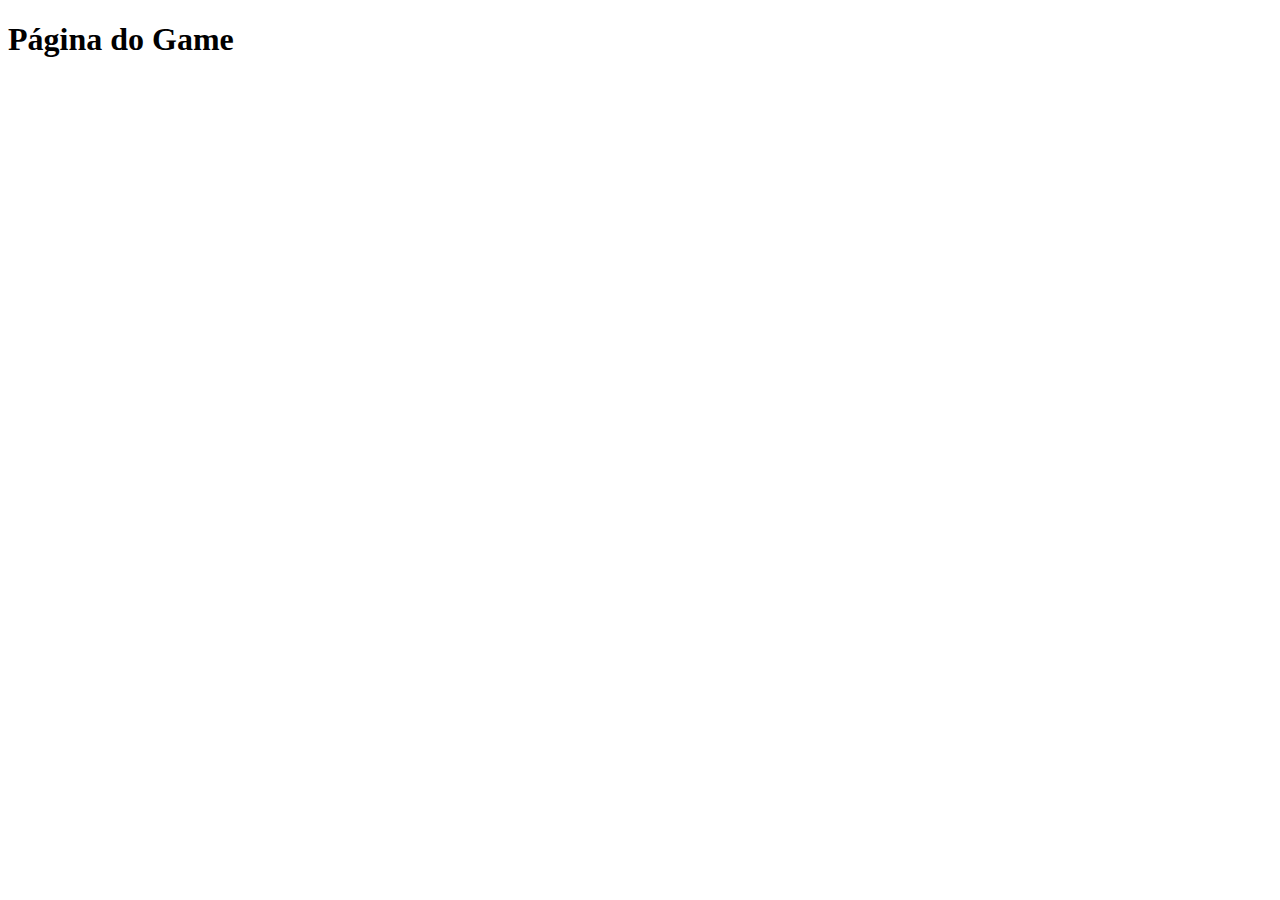
==== pages/game.html @ 1829b9ce "Finishing login screen with JavaScript" ====
<!DOCTYPE html>
<html lang="pt-br">
<head>
    <meta charset="UTF-8">
    <meta name="viewport" content="width=device-width, initial-scale=1.0">
    <title>Jogo da Memória</title>
</head>
<body>
    <h1>Página do Game</h1>
</body>
</html>
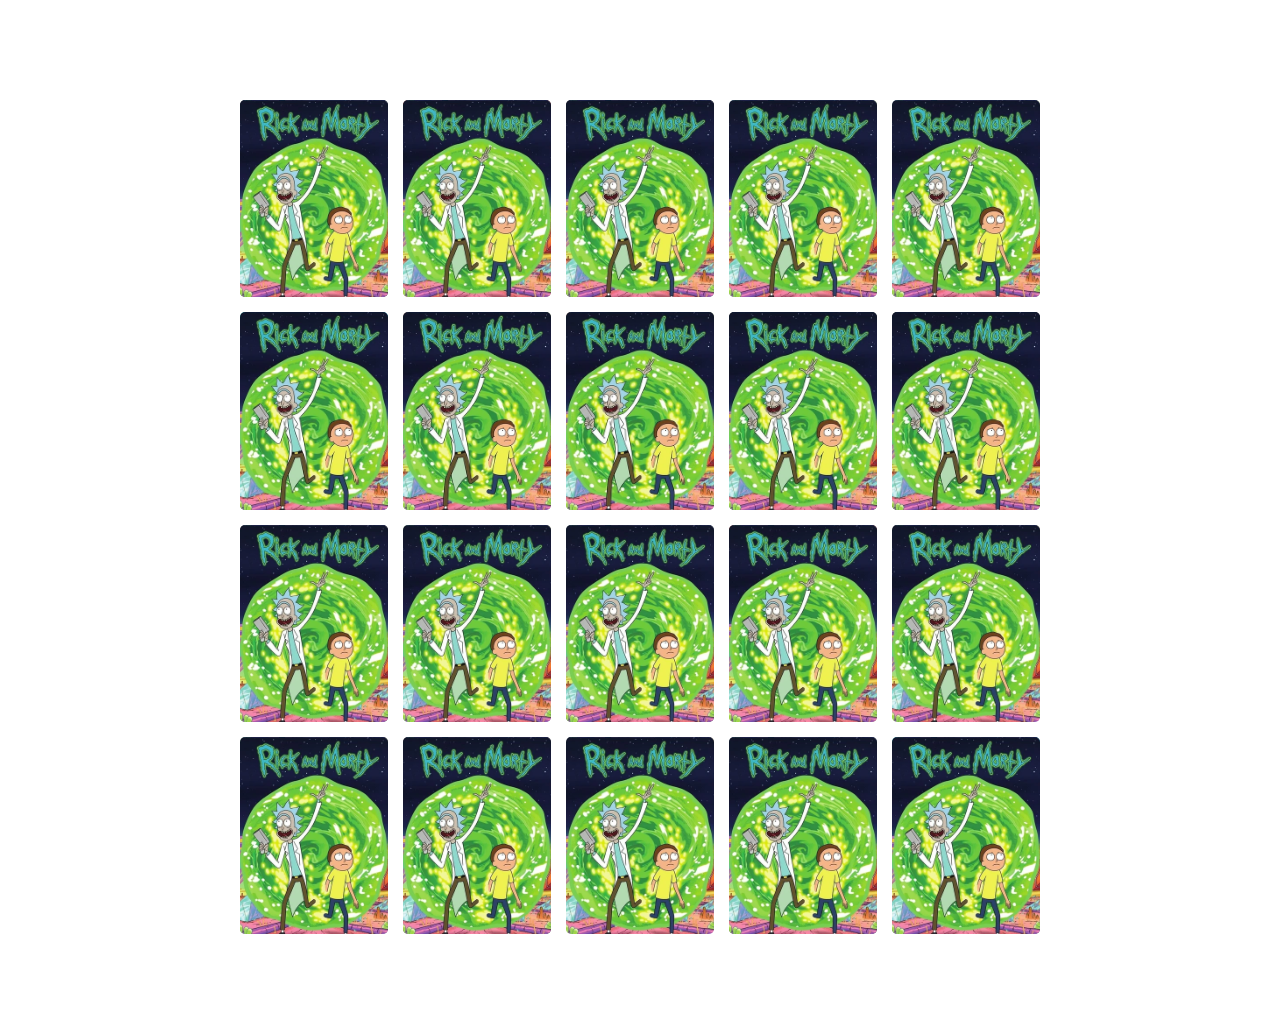
==== commit 90c76303: "Creating the game logic with JavaScript" ====
--- a/pages/game.html
+++ b/pages/game.html
@@ -3,9 +3,16 @@
 <head>
     <meta charset="UTF-8">
     <meta name="viewport" content="width=device-width, initial-scale=1.0">
+
+    <link rel="stylesheet" href="../css/reset.css">
+    <link rel="stylesheet" href="../css/game.css">
+
+    <script defer src="../js/game.js"></script>
+
+
     <title>Jogo da Memória</title>
 </head>
 <body>
-    <h1>Página do Game</h1>
+    <div class="grid"></div>
 </body>
 </html>--- a/css/game.css
+++ b/css/game.css
@@ -0,0 +1,46 @@
+.grid {
+    display: grid;
+    grid-template-columns: repeat(5, 1fr);
+    gap: 15px;
+    width: 100%;
+    max-width: 800px;
+    margin: 100px auto;
+}
+
+.card {
+    aspect-ratio: 3/4;
+    width: 100%;
+    border-radius: 5px;
+    position: relative;
+    transition: all 400ms ease;
+    transform-style: preserve-3d;
+}
+
+.face {
+    width: 100%;
+    height: 100%;
+    position: absolute;
+    background-size: cover;
+    background-position: center;
+    border: 2px sold #39813a;
+    border-radius: 5px;
+    transition: all 400ms ease;
+}
+
+.front {
+    transform: rotateY(180deg);
+}
+
+.back {
+    background-image: url('../images/back.png');
+    backface-visibility: hidden;
+}
+
+.reveal-card {
+    transform: rotateY(180deg);
+}
+
+.disabled-card {
+    filter: saturate(0);
+    opacity: 0.5;
+}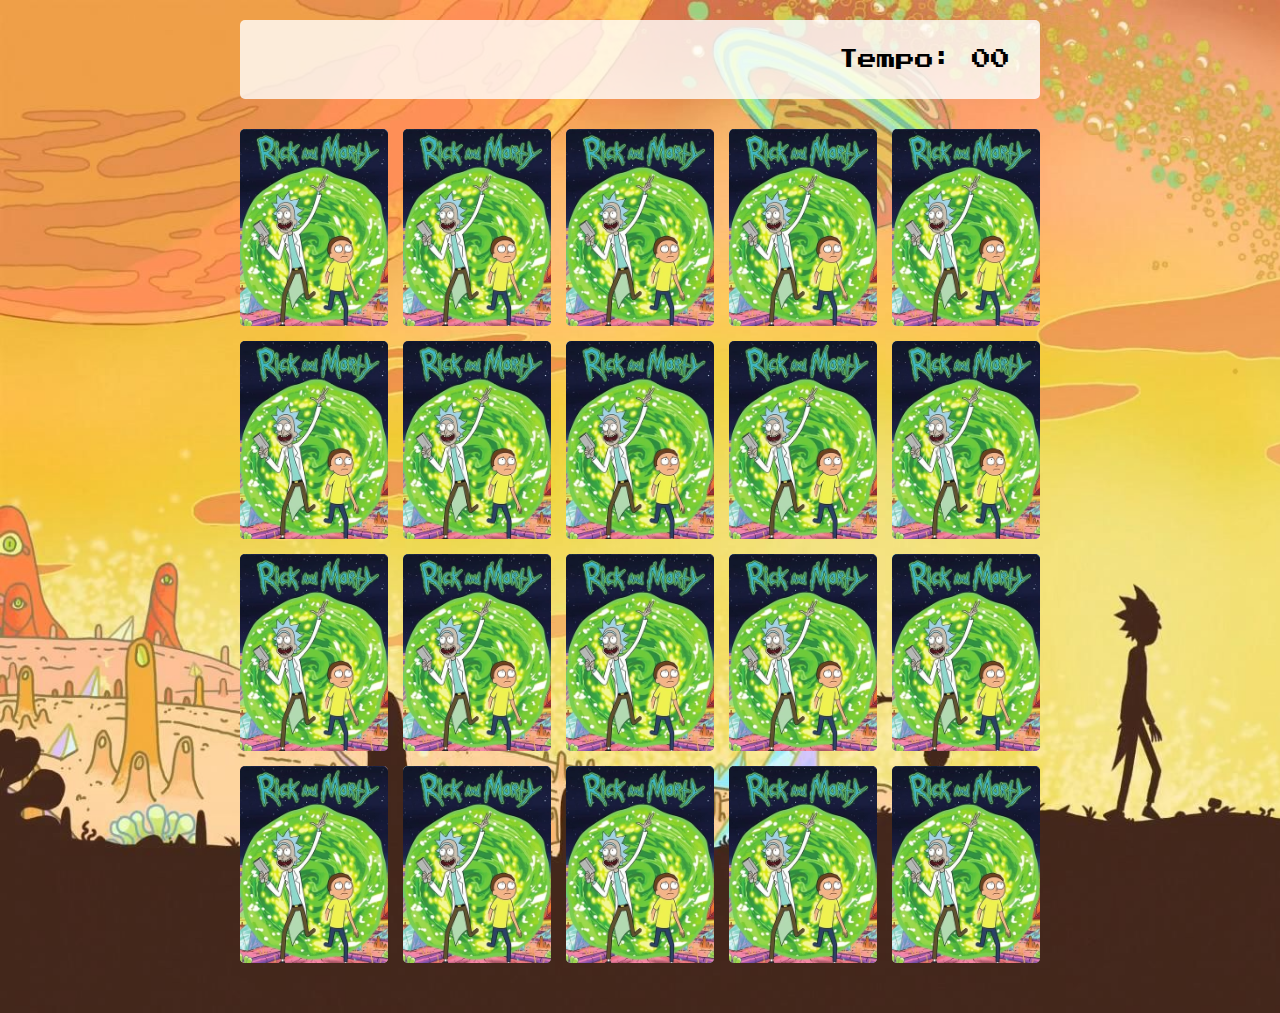
==== commit f1e79a8e: "Finishing the code" ====
--- a/pages/game.html
+++ b/pages/game.html
@@ -13,6 +13,12 @@
     <title>Jogo da Memória</title>
 </head>
 <body>
-    <div class="grid"></div>
+    <main>
+        <header>
+            <span class="player"></span>
+            <span>Tempo: <span class="timer">00</span></span>
+        </header>
+        <div class="grid"></div>
+    </main>
 </body>
 </html>--- a/css/game.css
+++ b/css/game.css
@@ -1,10 +1,35 @@
+main {
+    display: flex;
+    flex-direction: column;
+    width: 100%;
+    background-image: url(../images/bg.jpg);
+    background-size: cover;
+    min-height: 100vh;
+    align-items: center;
+    justify-content: center;
+    padding: 20px 20px 50px;
+}
+
+header {
+    display: flex;
+    align-items: center;
+    justify-content: space-between;
+    background-color: rgba(255, 255, 255, 0.8);
+    font-size: 1.2rem;
+    max-width: 800px;
+    width: 100%;
+    padding: 30px;
+    margin: 0 0 30px;
+    border-radius: 5px;
+}
+
 .grid {
     display: grid;
     grid-template-columns: repeat(5, 1fr);
     gap: 15px;
     width: 100%;
     max-width: 800px;
-    margin: 100px auto;
+    margin: 0 auto;
 }
 
 .card {
@@ -14,6 +39,7 @@
     position: relative;
     transition: all 400ms ease;
     transform-style: preserve-3d;
+    background-color: #ffffff;
 }
 
 .face {
